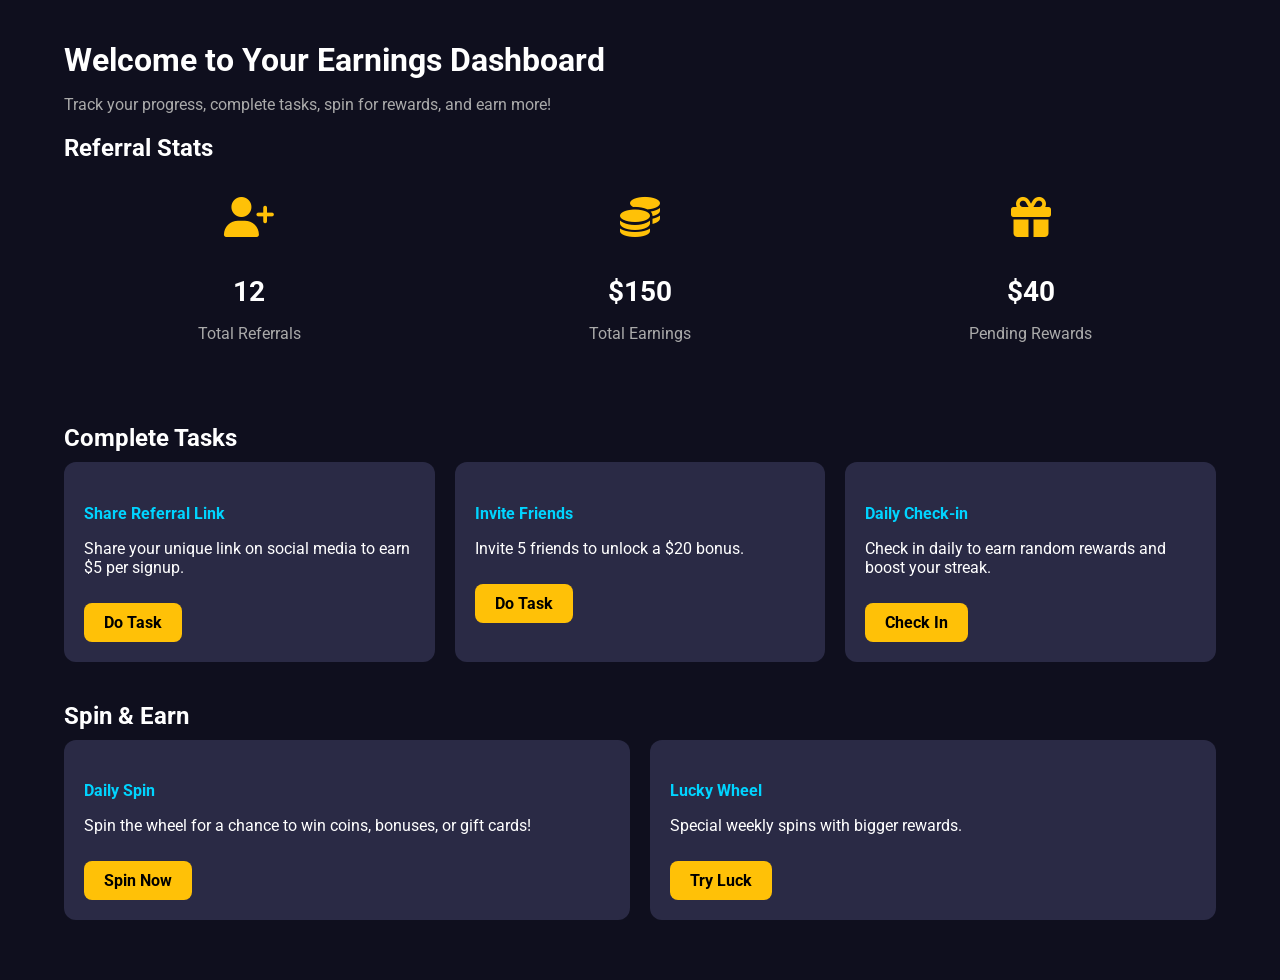
==== earn.html @ f58b9127 "start backened" ====
<!DOCTYPE html>
<html lang="en">
<head>
<meta charset="UTF-8">
<meta name="viewport" content="width=device-width, initial-scale=1.0">
<title>RewardZone - Earnings</title>
<!-- Google Fonts & Font Awesome -->
<link href="https://fonts.googleapis.com/css2?family=Roboto:wght@400;500;700&display=swap" rel="stylesheet">
<link rel="stylesheet" href="https://cdnjs.cloudflare.com/ajax/libs/font-awesome/6.4.0/css/all.min.css">
<style>
    /* Root Colors */
    :root {
        --primary-yellow: #ffc107;
        --neon-blue: #00d4ff;
        --neon-purple: #b537f2;
        --dark-bg: #0f0f1e;
        --dark-card: #1a1a2e;
        --text-light: #ffffff;
        --text-muted: #aaaaaa;
    }

    body {
        font-family: 'Roboto', sans-serif;
        background-color: var(--dark-bg);
        color: var(--text-light);
        margin: 0;
        padding: 0;
    }

    .container {
        width: 90%;
        max-width: 1200px;
        margin: auto;
        padding: 20px 0;
    }

    h1, h2, h3 {
        margin-bottom: 10px;
    }

    .section {
        margin-bottom: 40px;
    }

    /* Cards */
    .card {
        background-color: var(--dark-card);
        border-radius: 12px;
        padding: 20px;
        margin: 10px 0;
        box-shadow: 0 4px 15px rgba(0,0,0,0.5);
        transition: transform 0.3s, box-shadow 0.3s;
    }

    .card:hover {
        transform: translateY(-5px);
        box-shadow: 0 6px 20px rgba(0,0,0,0.7);
    }

    /* Referral Stats */
    .stats {
        display: flex;
        flex-wrap: wrap;
        gap: 20px;
    }

    .stat-card {
        flex: 1 1 200px;
        text-align: center;
        padding: 25px 15px;
    }

    .stat-card i {
        font-size: 40px;
        color: var(--primary-yellow);
        margin-bottom: 10px;
    }

    .stat-card h3 {
        font-size: 28px;
        margin-bottom: 5px;
    }

    .stat-card p {
        color: var(--text-muted);
        font-size: 16px;
    }

    /* Tasks & Spins */
    .tasks, .spins {
        display: flex;
        flex-wrap: wrap;
        gap: 20px;
    }

    .task-card, .spin-card {
        flex: 1 1 250px;
        background-color: #2a2a45;
        padding: 20px;
        border-radius: 12px;
        transition: 0.3s;
        cursor: pointer;
    }

    .task-card:hover, .spin-card:hover {
        background-color: #3b3b6e;
        transform: scale(1.05);
    }

    .task-card h4, .spin-card h4 {
        margin-bottom: 10px;
        color: var(--neon-blue);
    }

    .btn-redeem {
        display: inline-block;
        padding: 10px 20px;
        margin-top: 10px;
        border-radius: 8px;
        background: var(--primary-yellow);
        color: #000;
        font-weight: bold;
        cursor: pointer;
        transition: 0.3s;
    }

    .btn-redeem:hover {
        background: var(--neon-blue);
        color: #fff;
    }

    @media(max-width:768px){
        .stats, .tasks, .spins {
            flex-direction: column;
        }
    }
</style>
</head>
<body>

<div class="container">
    <h1>Welcome to Your Earnings Dashboard</h1>
    <p style="color:var(--text-muted)">Track your progress, complete tasks, spin for rewards, and earn more!</p>

    <!-- Referral Stats -->
    <div class="section">
        <h2>Referral Stats</h2>
        <div class="stats">
            <div class="stat-card">
                <i class="fa-solid fa-user-plus"></i>
                <h3 id="referrals">12</h3>
                <p>Total Referrals</p>
            </div>
            <div class="stat-card">
                <i class="fa-solid fa-coins"></i>
                <h3 id="earned">$150</h3>
                <p>Total Earnings</p>
            </div>
            <div class="stat-card">
                <i class="fa-solid fa-gift"></i>
                <h3 id="pending">$40</h3>
                <p>Pending Rewards</p>
            </div>
        </div>
    </div>

    <!-- Tasks -->
    <div class="section">
        <h2>Complete Tasks</h2>
        <div class="tasks">
            <div class="task-card">
                <h4>Share Referral Link</h4>
                <p>Share your unique link on social media to earn $5 per signup.</p>
                <div class="btn-redeem">Do Task</div>
            </div>
            <div class="task-card">
                <h4>Invite Friends</h4>
                <p>Invite 5 friends to unlock a $20 bonus.</p>
                <div class="btn-redeem">Do Task</div>
            </div>
            <div class="task-card">
                <h4>Daily Check-in</h4>
                <p>Check in daily to earn random rewards and boost your streak.</p>
                <div class="btn-redeem">Check In</div>
            </div>
        </div>
    </div>

    <!-- Spin Rewards -->
    <div class="section">
        <h2>Spin & Earn</h2>
        <div class="spins">
            <div class="spin-card">
                <h4>Daily Spin</h4>
                <p>Spin the wheel for a chance to win coins, bonuses, or gift cards!</p>
                <div class="btn-redeem">Spin Now</div>
            </div>
            <div class="spin-card">
                <h4>Lucky Wheel</h4>
                <p>Special weekly spins with bigger rewards.</p>
                <div class="btn-redeem">Try Luck</div>
            </div>
        </div>
    </div>
</div>

<script>
    // Example dynamic updates
    let referrals = 12;
    let earned = 150;
    let pending = 40;

    // This is where you can connect to backend to fetch real data
    document.getElementById('referrals').innerText = referrals;
    document.getElementById('earned').innerText = "$" + earned;
    document.getElementById('pending').innerText = "$" + pending;
</script>

</body>
</html>
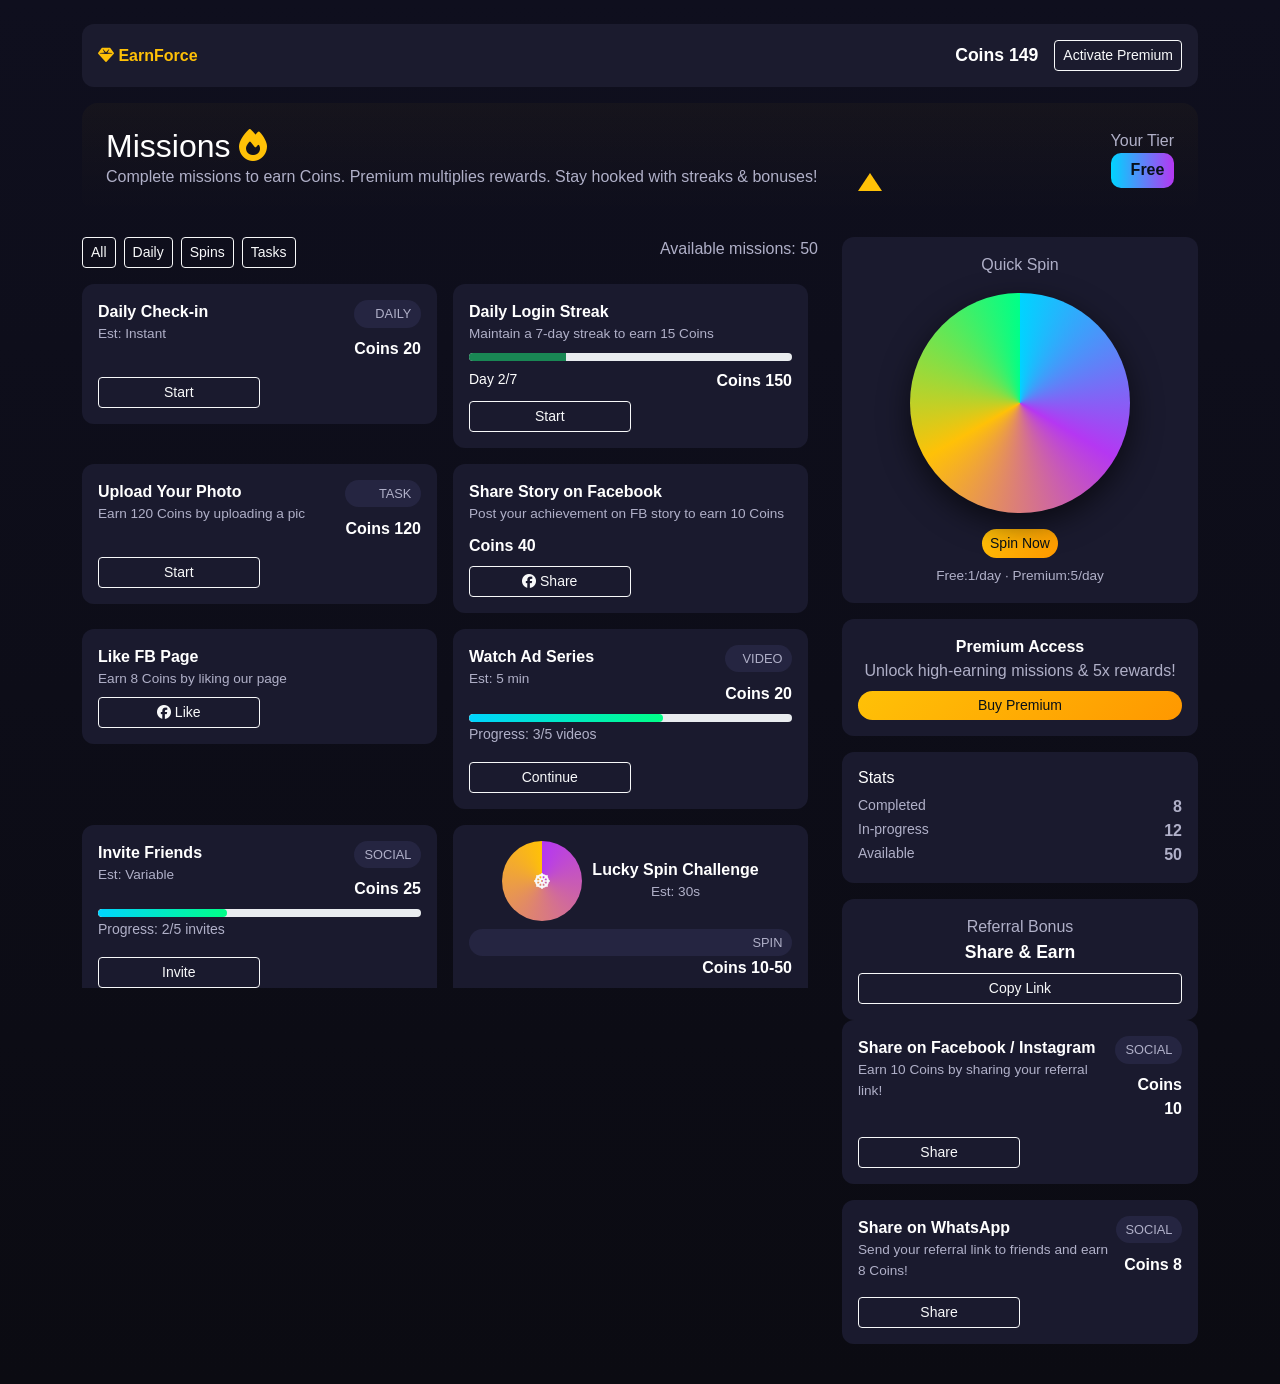
==== commit 49d483ac: "kaam jaari hai bhaii" ====
--- a/earn.html
+++ b/earn.html
@@ -3,218 +3,399 @@
 <head>
 <meta charset="UTF-8">
 <meta name="viewport" content="width=device-width, initial-scale=1.0">
-<title>RewardZone - Earnings</title>
-<!-- Google Fonts & Font Awesome -->
-<link href="https://fonts.googleapis.com/css2?family=Roboto:wght@400;500;700&display=swap" rel="stylesheet">
+<title>Earn & Play — Missions</title>
+<link href="https://cdn.jsdelivr.net/npm/bootstrap@5.3.2/dist/css/bootstrap.min.css" rel="stylesheet">
 <link rel="stylesheet" href="https://cdnjs.cloudflare.com/ajax/libs/font-awesome/6.4.0/css/all.min.css">
 <style>
-    /* Root Colors */
-    :root {
-        --primary-yellow: #ffc107;
-        --neon-blue: #00d4ff;
-        --neon-purple: #b537f2;
-        --dark-bg: #0f0f1e;
-        --dark-card: #1a1a2e;
-        --text-light: #ffffff;
-        --text-muted: #aaaaaa;
-    }
-
-    body {
-        font-family: 'Roboto', sans-serif;
-        background-color: var(--dark-bg);
-        color: var(--text-light);
-        margin: 0;
-        padding: 0;
-    }
-
-    .container {
-        width: 90%;
-        max-width: 1200px;
-        margin: auto;
-        padding: 20px 0;
-    }
-
-    h1, h2, h3 {
-        margin-bottom: 10px;
-    }
-
-    .section {
-        margin-bottom: 40px;
-    }
-
-    /* Cards */
-    .card {
-        background-color: var(--dark-card);
-        border-radius: 12px;
-        padding: 20px;
-        margin: 10px 0;
-        box-shadow: 0 4px 15px rgba(0,0,0,0.5);
-        transition: transform 0.3s, box-shadow 0.3s;
-    }
-
-    .card:hover {
-        transform: translateY(-5px);
-        box-shadow: 0 6px 20px rgba(0,0,0,0.7);
-    }
-
-    /* Referral Stats */
-    .stats {
-        display: flex;
-        flex-wrap: wrap;
-        gap: 20px;
-    }
-
-    .stat-card {
-        flex: 1 1 200px;
-        text-align: center;
-        padding: 25px 15px;
-    }
-
-    .stat-card i {
-        font-size: 40px;
-        color: var(--primary-yellow);
-        margin-bottom: 10px;
-    }
-
-    .stat-card h3 {
-        font-size: 28px;
-        margin-bottom: 5px;
-    }
-
-    .stat-card p {
-        color: var(--text-muted);
-        font-size: 16px;
-    }
-
-    /* Tasks & Spins */
-    .tasks, .spins {
-        display: flex;
-        flex-wrap: wrap;
-        gap: 20px;
-    }
-
-    .task-card, .spin-card {
-        flex: 1 1 250px;
-        background-color: #2a2a45;
-        padding: 20px;
-        border-radius: 12px;
-        transition: 0.3s;
-        cursor: pointer;
-    }
-
-    .task-card:hover, .spin-card:hover {
-        background-color: #3b3b6e;
-        transform: scale(1.05);
-    }
-
-    .task-card h4, .spin-card h4 {
-        margin-bottom: 10px;
-        color: var(--neon-blue);
-    }
-
-    .btn-redeem {
-        display: inline-block;
-        padding: 10px 20px;
-        margin-top: 10px;
-        border-radius: 8px;
-        background: var(--primary-yellow);
-        color: #000;
-        font-weight: bold;
-        cursor: pointer;
-        transition: 0.3s;
-    }
-
-    .btn-redeem:hover {
-        background: var(--neon-blue);
-        color: #fff;
-    }
-
-    @media(max-width:768px){
-        .stats, .tasks, .spins {
-            flex-direction: column;
-        }
-    }
+:root{
+  --primary-yellow:#ffc107;
+  --neon-blue:#00d4ff;
+  --neon-purple:#b537f2;
+  --dark-bg:#0f0f1e;
+  --dark-card:#1a1a2e;
+  --dark-lighter:#252541;
+  --text-light:#ffffff;
+  --text-gray:#b0b0c8;
+  --success-green:#00ff88;
+  --danger-red:#ff4444;
+  --warning-orange:#ffaa00;
+}
+body{
+  font-family: 'Roboto', sans-serif;
+  background: linear-gradient(180deg,var(--dark-bg),#0b0b12);
+  color: var(--text-light);
+  min-height:100vh;
+  overflow-x: hidden;
+}
+.navbar{background:transparent;backdrop-filter:blur(8px);border-radius:999px;padding:.5rem 1rem;}
+.brand{font-weight:800;color:var(--primary-yellow);}
+.pill{background:var(--dark-lighter);padding:.25rem .6rem;border-radius:999px;font-size:.8rem;color:var(--text-gray);}
+.hero{padding:1.5rem;border-radius:16px;background:linear-gradient(180deg,rgba(255,193,7,0.03),transparent);}
+.card-mission{background:var(--dark-card);border-radius:12px;padding:1rem;transition:0.3s ease-in-out;cursor:pointer;animation: fadeInUp 0.5s ease-out;}
+.card-mission:hover{transform:translateY(-8px) scale(1.02);box-shadow:0 20px 40px rgba(0,0,0,0.8);filter: brightness(1.1);}
+.badge-earn{background:linear-gradient(90deg,var(--neon-blue),var(--neon-purple));color:#08101a;padding:.35rem .6rem;border-radius:10px;font-weight:700;}
+.btn-primary-custom{background:linear-gradient(135deg,var(--primary-yellow),#ff9800);color:#071018;border-radius:999px;border:none;transition:0.2s;}
+.btn-primary-custom:hover{transform:scale(1.05);box-shadow:0 5px 15px rgba(255,193,7,0.4);}
+.muted{color:var(--text-gray);}
+.wheel{width:220px;height:220px;border-radius:50%;background:conic-gradient(var(--neon-blue),var(--neon-purple),var(--primary-yellow),var(--success-green));display:flex;align-items:center;justify-content:center;box-shadow:0 10px 30px rgba(0,0,0,0.6);transition:0.3s;}
+.wheel:hover{transform:rotate(10deg);}
+.pointer{width:0;height:0;border-left:12px solid transparent;border-right:12px solid transparent;border-bottom:18px solid var(--primary-yellow);position:absolute;margin-top:-120px;}
+.progress-bar-custom{background:linear-gradient(90deg,var(--neon-blue),var(--success-green));border-radius:10px;}
+.mini-wheel{width:80px;height:80px;border-radius:50%;background:conic-gradient(var(--neon-purple),var(--primary-yellow));display:inline-flex;align-items:center;justify-content:center;margin-right:10px;}
+.streak-badge{background:linear-gradient(90deg,var(--danger-red),var(--warning-orange));color:#fff;padding:.2rem .5rem;border-radius:20px;font-size:.75rem;font-weight:700;}
+.urgency-timer{color:var(--danger-red);font-weight:800;animation:pulse 1s infinite;}
+@keyframes fadeInUp{from{opacity:0;transform:translateY(20px);}to{opacity:1;transform:translateY(0);}}
+@keyframes pulse{0%{opacity:1;}50%{opacity:0.5;}100%{opacity:1;}}
+@media(max-width:767px){.wheel{width:160px;height:160px;}.mini-wheel{width:60px;height:60px;}}
+.mission-grid{overflow-y:auto;max-height:80vh;padding-right:10px;}
+.mission-grid::-webkit-scrollbar{width:8px;}
+.mission-grid::-webkit-scrollbar-track{background:var(--dark-bg);}
+.mission-grid::-webkit-scrollbar-thumb{background:var(--neon-blue);border-radius:4px;}
 </style>
 </head>
 <body>
 
-<div class="container">
-    <h1>Welcome to Your Earnings Dashboard</h1>
-    <p style="color:var(--text-muted)">Track your progress, complete tasks, spin for rewards, and earn more!</p>
-
-    <!-- Referral Stats -->
-    <div class="section">
-        <h2>Referral Stats</h2>
-        <div class="stats">
-            <div class="stat-card">
-                <i class="fa-solid fa-user-plus"></i>
-                <h3 id="referrals">12</h3>
-                <p>Total Referrals</p>
-            </div>
-            <div class="stat-card">
-                <i class="fa-solid fa-coins"></i>
-                <h3 id="earned">$150</h3>
-                <p>Total Earnings</p>
-            </div>
-            <div class="stat-card">
-                <i class="fa-solid fa-gift"></i>
-                <h3 id="pending">$40</h3>
-                <p>Pending Rewards</p>
-            </div>
-        </div>
-    </div>
-
-    <!-- Tasks -->
-    <div class="section">
-        <h2>Complete Tasks</h2>
-        <div class="tasks">
-            <div class="task-card">
-                <h4>Share Referral Link</h4>
-                <p>Share your unique link on social media to earn $5 per signup.</p>
-                <div class="btn-redeem">Do Task</div>
-            </div>
-            <div class="task-card">
-                <h4>Invite Friends</h4>
-                <p>Invite 5 friends to unlock a $20 bonus.</p>
-                <div class="btn-redeem">Do Task</div>
-            </div>
-            <div class="task-card">
-                <h4>Daily Check-in</h4>
-                <p>Check in daily to earn random rewards and boost your streak.</p>
-                <div class="btn-redeem">Check In</div>
-            </div>
-        </div>
-    </div>
-
-    <!-- Spin Rewards -->
-    <div class="section">
-        <h2>Spin & Earn</h2>
-        <div class="spins">
-            <div class="spin-card">
-                <h4>Daily Spin</h4>
-                <p>Spin the wheel for a chance to win coins, bonuses, or gift cards!</p>
-                <div class="btn-redeem">Spin Now</div>
-            </div>
-            <div class="spin-card">
-                <h4>Lucky Wheel</h4>
-                <p>Special weekly spins with bigger rewards.</p>
-                <div class="btn-redeem">Try Luck</div>
-            </div>
-        </div>
-    </div>
+<div class="container mb-3 py-4">
+  <div class="d-flex justify-content-between align-items-center p-3" style="background:rgba(30,30,50,0.8);border-radius:12px;">
+  <!-- Left side: Brand + Pill -->
+  <div class="d-flex align-items-center gap-3">
+    <div class="brand" style="font-weight:800;color:#ffc107;"><i class="fa-solid fa-gem"></i> EarnForce</div>
+  </div>
+
+  <!-- Right side: Balance + Button -->
+  <div class="d-flex align-items-center gap-3">
+    <div class="text-end">
+      <div style="font-weight:800;font-size:1.1rem;color:#fff;">Coins 149</div>
+    </div>
+    <button class="btn btn-sm btn-outline-light">Activate Premium</button>
+  </div>
 </div>
 
-<script>
-    // Example dynamic updates
-    let referrals = 12;
-    let earned = 150;
-    let pending = 40;
-
-    // This is where you can connect to backend to fetch real data
-    document.getElementById('referrals').innerText = referrals;
-    document.getElementById('earned').innerText = "$" + earned;
-    document.getElementById('pending').innerText = "$" + pending;
-</script>
-
+
+  <!-- Hero -->
+  <section class="hero mt-3 mb-4 d-flex justify-content-between align-items-center">
+    <div>
+      <h2 style="margin:0">Missions <i class="fa-solid fa-fire text-warning"></i></h2>
+      <div class="muted">Complete missions to earn Coins. Premium multiplies rewards. Stay hooked with streaks & bonuses!</div>
+    </div>
+    <div class="text-end">
+      <div class="muted">Your Tier</div>
+      <div class="badge-earn">Free</div>
+    </div>
+  </section>
+
+  <div class="row g-4">
+    <!-- Missions List -->
+    <div class="col-lg-8">
+      <div class="d-flex gap-2 mb-3">
+        <button class="btn btn-sm btn-outline-light">All</button>
+        <button class="btn btn-sm btn-outline-light">Daily</button>
+        <button class="btn btn-sm btn-outline-light">Spins</button>
+        <button class="btn btn-sm btn-outline-light">Tasks</button>
+        <div class="ms-auto muted">Available missions: 50</div>
+      </div>
+
+      <div class="mission-grid row g-3">
+        <!-- Mission 1-2: Card Style -->
+        <div class="col-md-6">
+          <div class="card-mission">
+            <div class="d-flex justify-content-between align-items-start">
+              <div><strong>Daily Check-in</strong><div class="muted" style="font-size:.85rem">Est: Instant</div></div>
+              <div class="text-end">
+                <div class="pill">DAILY</div>
+                <div style="margin-top:.6rem;font-weight:800">Coins 20</div>
+              </div>
+            </div>
+            <div class="mt-3 d-flex gap-2">
+              <button class="btn btn-sm btn-outline-light w-50">Start</button>
+            </div>
+          </div>
+        </div>
+
+        <div class="col-md-6">
+            <div class="card-mission">
+              <strong>Daily Login Streak</strong>
+              <div class="muted" style="font-size:.85rem">Maintain a 7-day streak to earn 15 Coins</div>
+              <div class="progress my-2" style="height:8px;border-radius:5px;">
+                <div class="progress-bar bg-success" role="progressbar" style="width:30%"></div>
+              </div>
+              <div class="mt-2 d-flex justify-content-between">
+                <small>Day 2/7</small>
+                <div style="font-weight:800">Coins 150</div>
+              </div>
+              <div class="mt-2 d-flex gap-2">
+                <button class="btn btn-sm btn-outline-light w-50">Start</button>
+              </div>
+            </div>
+            </div>
+
+        <div class="col-md-6">
+                <div class="card-mission">
+          <div class="d-flex justify-content-between align-items-start">
+            <div>
+              <strong>Upload Your Photo</strong>
+              <div class="muted" style="font-size:.85rem">Earn 120 Coins by uploading a pic</div>
+            </div>
+            <div class="text-end">
+              <div class="pill">TASK</div>
+              <div style="margin-top:.6rem;font-weight:800">Coins 120</div>
+            </div>
+          </div>
+          <div class="mt-3 d-flex gap-2">
+            <button class="btn btn-sm btn-outline-light w-50">Start</button>
+          </div>
+        </div>
+        </div>
+        <div class="col-md-6">
+          <div class="card-mission">
+            <strong>Share Story on Facebook</strong>
+            <div class="muted" style="font-size:.85rem">Post your achievement on FB story to earn 10 Coins</div>
+            <div style="margin-top:.6rem;font-weight:800">Coins 40</div>
+            <div class="mt-2 d-flex gap-2">
+              <button class="btn btn-sm btn-outline-light w-50"><i class="fab fa-facebook"></i> Share</button>
+            </div>
+          </div>
+        </div>
+
+                  <!-- 65️⃣ Like Our Page on FB -->
+          <div class="col-md-6">
+            <div class="card-mission">
+              <strong>Like FB Page</strong>
+              <div class="muted" style="font-size:.85rem">Earn 8 Coins by liking our page</div>
+              <button class="btn btn-sm btn-outline-light w-50 mt-2"><i class="fab fa-facebook"></i> Like</button>
+            </div>
+          </div>
+
+
+        <!-- Mission 3-4: Progress Bar Style -->
+        <div class="col-md-6">
+          <div class="card-mission">
+            <div class="d-flex justify-content-between align-items-start">
+              <div><strong>Watch Ad Series</strong><div class="muted" style="font-size:.85rem">Est: 5 min</div></div>
+              <div class="text-end">
+                <div class="pill">VIDEO</div>
+                <div style="margin-top:.6rem;font-weight:800">Coins 20</div>
+              </div>
+            </div>
+            <div class="mt-2">
+              <div class="progress" style="height:8px;">
+                <div class="progress-bar progress-bar-custom" role="progressbar" style="width: 60%;" aria-valuenow="60" aria-valuemin="0" aria-valuemax="100"></div>
+              </div>
+              <small class="muted">Progress: 3/5 videos</small>
+            </div>
+            <div class="mt-3 d-flex gap-2">
+              <button class="btn btn-sm btn-outline-light w-50">Continue</button>
+            </div>
+          </div>
+        </div>
+        <div class="col-md-6">
+          <div class="card-mission">
+            <div class="d-flex justify-content-between align-items-start">
+              <div><strong>Invite Friends</strong><div class="muted" style="font-size:.85rem">Est: Variable</div></div>
+              <div class="text-end">
+                <div class="pill">SOCIAL</div>
+                <div style="margin-top:.6rem;font-weight:800">Coins 25</div>
+              </div>
+            </div>
+            <div class="mt-2">
+              <div class="progress" style="height:8px;">
+                <div class="progress-bar progress-bar-custom" role="progressbar" style="width: 40%;" aria-valuenow="40" aria-valuemin="0" aria-valuemax="100"></div>
+              </div>
+              <small class="muted">Progress: 2/5 invites</small>
+            </div>
+            <div class="mt-3 d-flex gap-2">
+              <button class="btn btn-sm btn-outline-light w-50">Invite</button>
+            </div>
+          </div>
+        </div>
+
+        <!-- Mission 5-6: Spin Style -->
+        <div class="col-md-6">
+          <div class="card-mission text-center">
+            <div class="d-flex align-items-center justify-content-center mb-2">
+              <div class="mini-wheel"><i class="fa-solid fa-dharmachakra text-light"></i></div>
+              <div><strong>Lucky Spin Challenge</strong><div class="muted" style="font-size:.85rem">Est: 30s</div></div>
+            </div>
+            <div class="text-end mb-2">
+              <div class="pill">SPIN</div>
+              <div style="font-weight:800">Coins 10-50</div>
+            </div>
+            <button class="btn btn-sm btn-primary-custom w-100">Spin</button>
+          </div>
+        </div>
+        <div class="col-md-6">
+          <div class="card-mission text-center">
+            <div class="d-flex align-items-center justify-content-center mb-2">
+              <div class="mini-wheel"><i class="fa-solid fa-dharmachakra text-light"></i></div>
+              <div><strong>Bonus Wheel</strong><div class="muted" style="font-size:.85rem">Est: 45s</div></div>
+            </div>
+            <div class="text-end mb-2">
+              <div class="pill">SPIN</div>
+              <div style="font-weight:800">Coins 15-75</div>
+            </div>
+            <button class="btn btn-sm btn-primary-custom w-100">Spin</button>
+          </div>
+        </div>
+
+                  <!-- 17️⃣ Mystery Box -->
+          <div class="col-md-6">
+            <div class="card-mission text-center">
+              <strong>Mystery Reward</strong>
+              <div class="muted mt-1" style="font-size:.85rem">Open the box to get random coins (5-50)</div>
+              <button class="btn w-100 mt-3 btn-sm btn-primary-custom">Open</button>
+            </div>
+          </div>
+
+          
+          <!-- 54️⃣ Watch Story Ad -->
+          <div class="col-md-6">
+            <div class="card-mission">
+              <strong>Watch Story Ad</strong>
+              <div class="muted" style="font-size:.85rem">Earn 8 Coins per story ad</div>
+              <strong>Upcoming</strong>
+              <button class="btn btn-sm btn-primary-custom w-100">Watch Now</button>
+            </div>
+          </div>
+
+                    <!-- 61️⃣ Daily Mood Poll -->
+          <div class="col-md-6">
+            <div class="card-mission">
+              <strong>Daily Mood Poll</strong>
+              <div class="muted" style="font-size:.85rem">Select your mood today and earn 5 Coins</div>
+              <select class="form-select form-select-sm mt-2">
+                <option>Happy</option>
+                <option>Excited</option>
+                <option>Neutral</option>
+                <option>Tired</option>
+              </select>
+              <button class="btn btn-sm btn-primary-custom w-100 mt-2">Submit</button>
+            </div>
+          </div>
+
+        <!-- Mission 7-8: Other Style (Badge-Heavy with Timer) -->
+        <div class="col-md-6">
+          <div class="card-mission">
+            <div class="d-flex justify-content-between align-items-start">
+              <div><strong>Streak Master</strong><div class="muted" style="font-size:.85rem">Est: Daily</div></div>
+              <div class="text-end">
+                <div class="pill">STREAK</div>
+                <div style="margin-top:.6rem;font-weight:800">Coins 30</div>
+              </div>
+            </div>
+            <div class="mt-2 d-flex gap-1">
+              <span class="badge-earn">Day 1</span>
+              <span class="badge-earn">Day 2</span>
+              <span class="badge-earn">Day 3</span>
+            </div>
+            <div class="urgency-timer mt-2">Ends in 2h!</div>
+            <div class="mt-3 d-flex gap-2">
+              <button class="btn btn-sm btn-outline-light w-50">Claim</button>
+            </div>
+          </div>
+        </div>
+        <div class="col-md-6">
+          <div class="card-mission">
+            <div class="d-flex justify-content-between align-items-start">
+              <div><strong>Level Up Quest</strong><div class="muted" style="font-size:.85rem">Est: 10 min</div></div>
+              <div class="text-end">
+                <div class="pill">QUEST</div>
+                <div style="margin-top:.6rem;font-weight:800">Coins 40</div>
+              </div>
+            </div>
+            <div class="mt-2 d-flex gap-1">
+              <span class="badge-earn">Lvl 1</span>
+              <span class="badge-earn">Lvl 2</span>
+              <span class="badge-earn">Lvl 3</span>
+            </div>
+            <div class="urgency-timer mt-2">Bonus ends soon!</div>
+            <div class="mt-3 d-flex gap-2">
+              <button class="btn btn-sm btn-outline-light w-50">Start Quest</button>
+            </div>
+          </div>
+        </div>
+
+        <!-- Repeat the cycle for 50 missions (showing first 8 as example; in real code, loop or duplicate) -->
+        <!-- For brevity, I'll note that missions 9-50 follow the same pattern: 1-2 Card, 3-4 Progress, 5-6 Spin, 7-8 Other, repeating. -->
+        <!-- In a real implementation, use JS to generate dynamically. Here, placeholder for expansion. -->
+        <div class="col-12 text-center muted mt-3">
+          <small>Stay Tuned For Upcoming Missions...</small>
+        </div>
+      </div>
+    </div>
+
+    <!-- Sidebar -->
+    <aside class="col-lg-4">
+      <div class="d-flex flex-column gap-3">
+        <div class="card-mission p-3 text-center">
+          <div class="muted">Quick Spin</div>
+          <div class="position-relative my-3">
+            <div class="pointer"></div>
+            <div class="wheel mx-auto"></div>
+          </div>
+          <button class="btn btn-sm btn-primary-custom">Spin Now</button>
+          <div class="muted mt-2" style="font-size:.85rem">Free:1/day · Premium:5/day</div>
+        </div>
+
+        <div class="card-mission p-3 text-center">
+          <strong>Premium Access</strong>
+          <div class="muted mb-2">Unlock high-earning missions & 5x rewards!</div>
+          <button class="btn btn-sm btn-primary-custom w-100">Buy Premium</button>
+        </div>
+
+        <div class="card-mission p-3">
+          <h6>Stats</h6>
+          <div class="d-flex justify-content-between muted"><small>Completed</small><strong>8</strong></div>
+          <div class="d-flex justify-content-between muted"><small>In-progress</small><strong>12</strong></div>
+          <div class="d-flex justify-content-between muted"><small>Available</small><strong>50</strong></div>
+        </div>
+
+        <div class="card-mission p-3 text-center">
+          <div class="muted">Referral Bonus</div>
+          <div style="font-weight:800;font-size:1.1rem">Share & Earn</div>
+          <button class="btn btn-sm btn-outline-light mt-2 w-100">Copy Link</button>
+        </div>
+      </div>
+
+      <div class="mission-cards d-flex flex-wrap gap-3">
+
+  <!-- Facebook / Instagram Share Card -->
+  <div class="card-mission">
+    <div class="d-flex justify-content-between align-items-start">
+      <div>
+        <strong>Share on Facebook / Instagram</strong>
+        <div class="muted" style="font-size:.85rem">Earn 10 Coins by sharing your referral link!</div>
+      </div>
+      <div class="text-end">
+        <div class="pill">SOCIAL</div>
+        <div style="margin-top:.6rem;font-weight:800">Coins 10</div>
+      </div>
+    </div>
+    <div class="mt-3 d-flex gap-2">
+      <button class="btn btn-sm btn-outline-light w-50">Share</button>
+    </div>
+  </div>
+
+  <!-- WhatsApp Share Card -->
+  <div class="card-mission">
+    <div class="d-flex justify-content-between align-items-start">
+      <div>
+        <strong>Share on WhatsApp</strong>
+        <div class="muted" style="font-size:.85rem">Send your referral link to friends and earn 8 Coins!</div>
+      </div>
+      <div class="text-end">
+        <div class="pill">SOCIAL</div>
+        <div style="margin-top:.6rem;font-weight:800">Coins 8</div>
+      </div>
+    </div>
+    <div class="mt-3 d-flex gap-2">
+      <button class="btn btn-sm btn-outline-light w-50">Share</button>
+    </div>
+  </div>
+
+</div>
+    </aside>
+  </div>
+</div>
+<script src="https://cdn.jsdelivr.net/npm/bootstrap@5.3.2/dist/js/bootstrap.bundle.min.js"></script>
 </body>
 </html>
